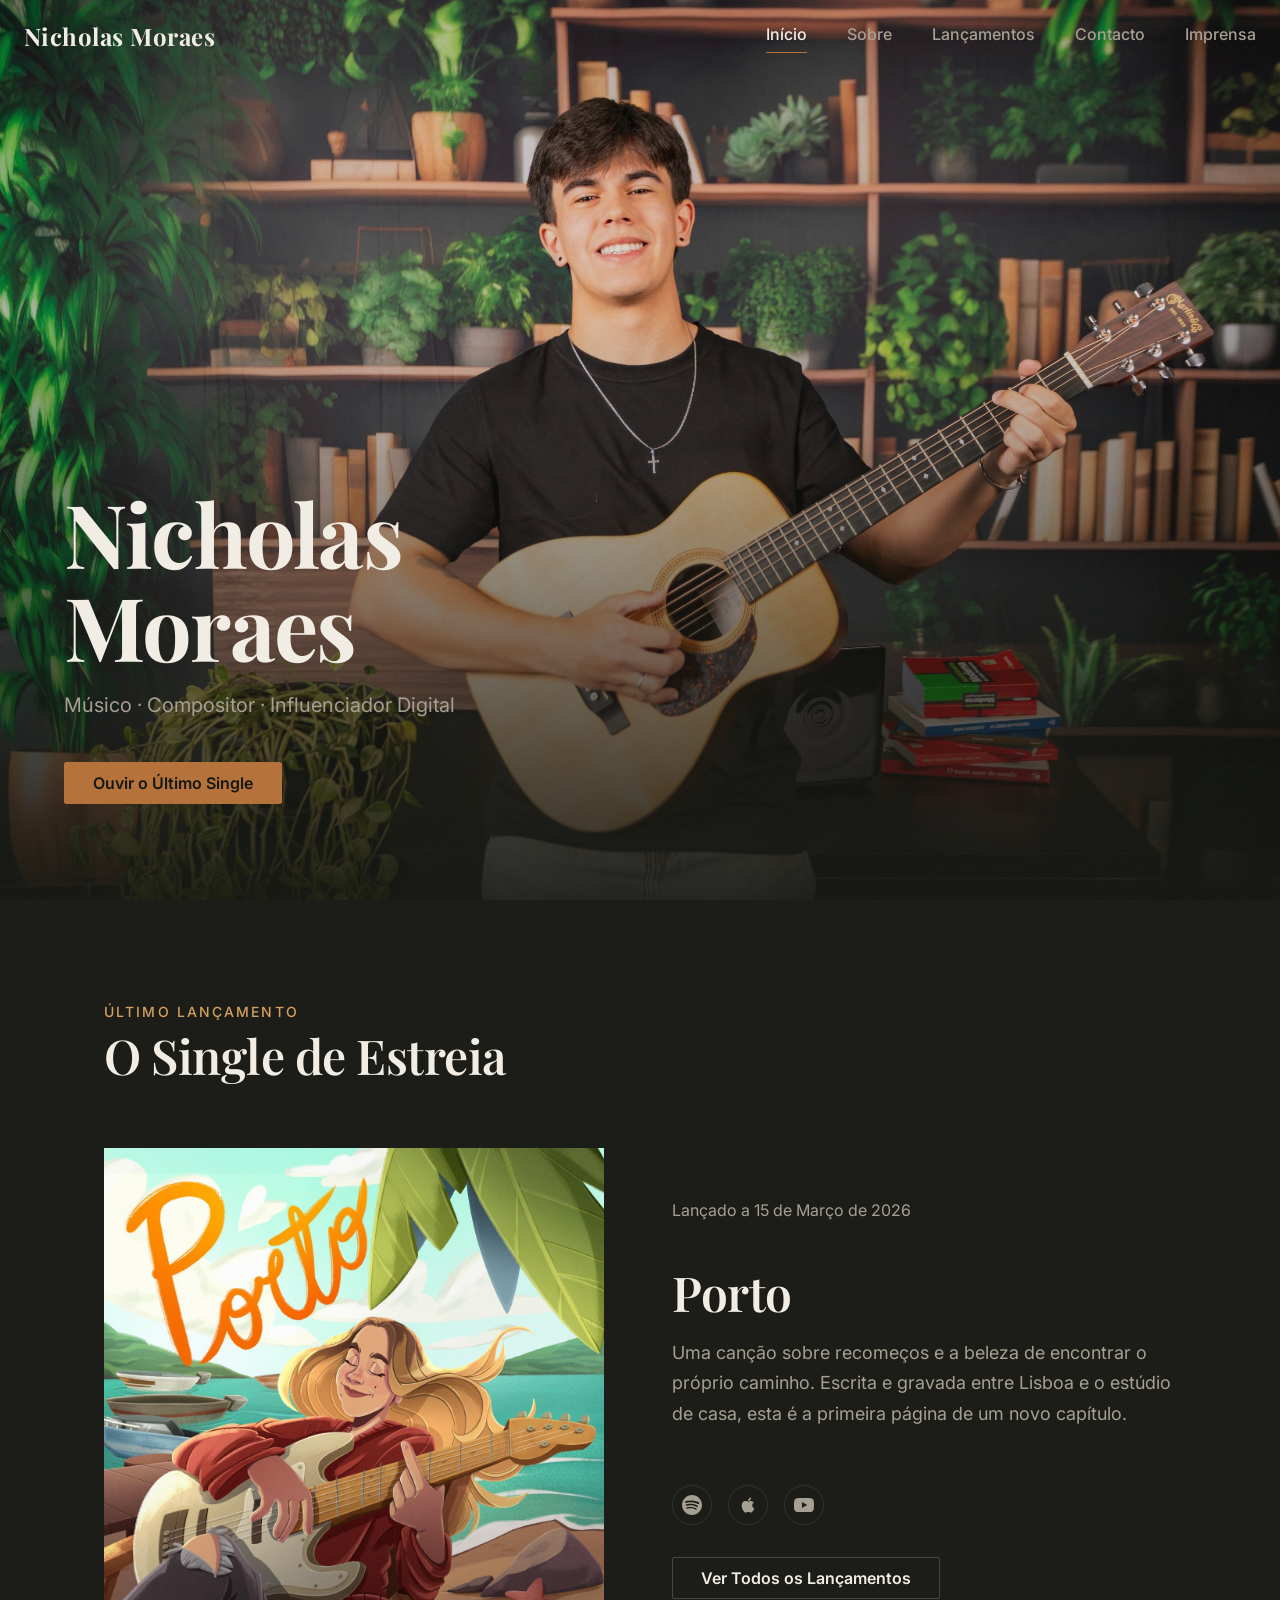
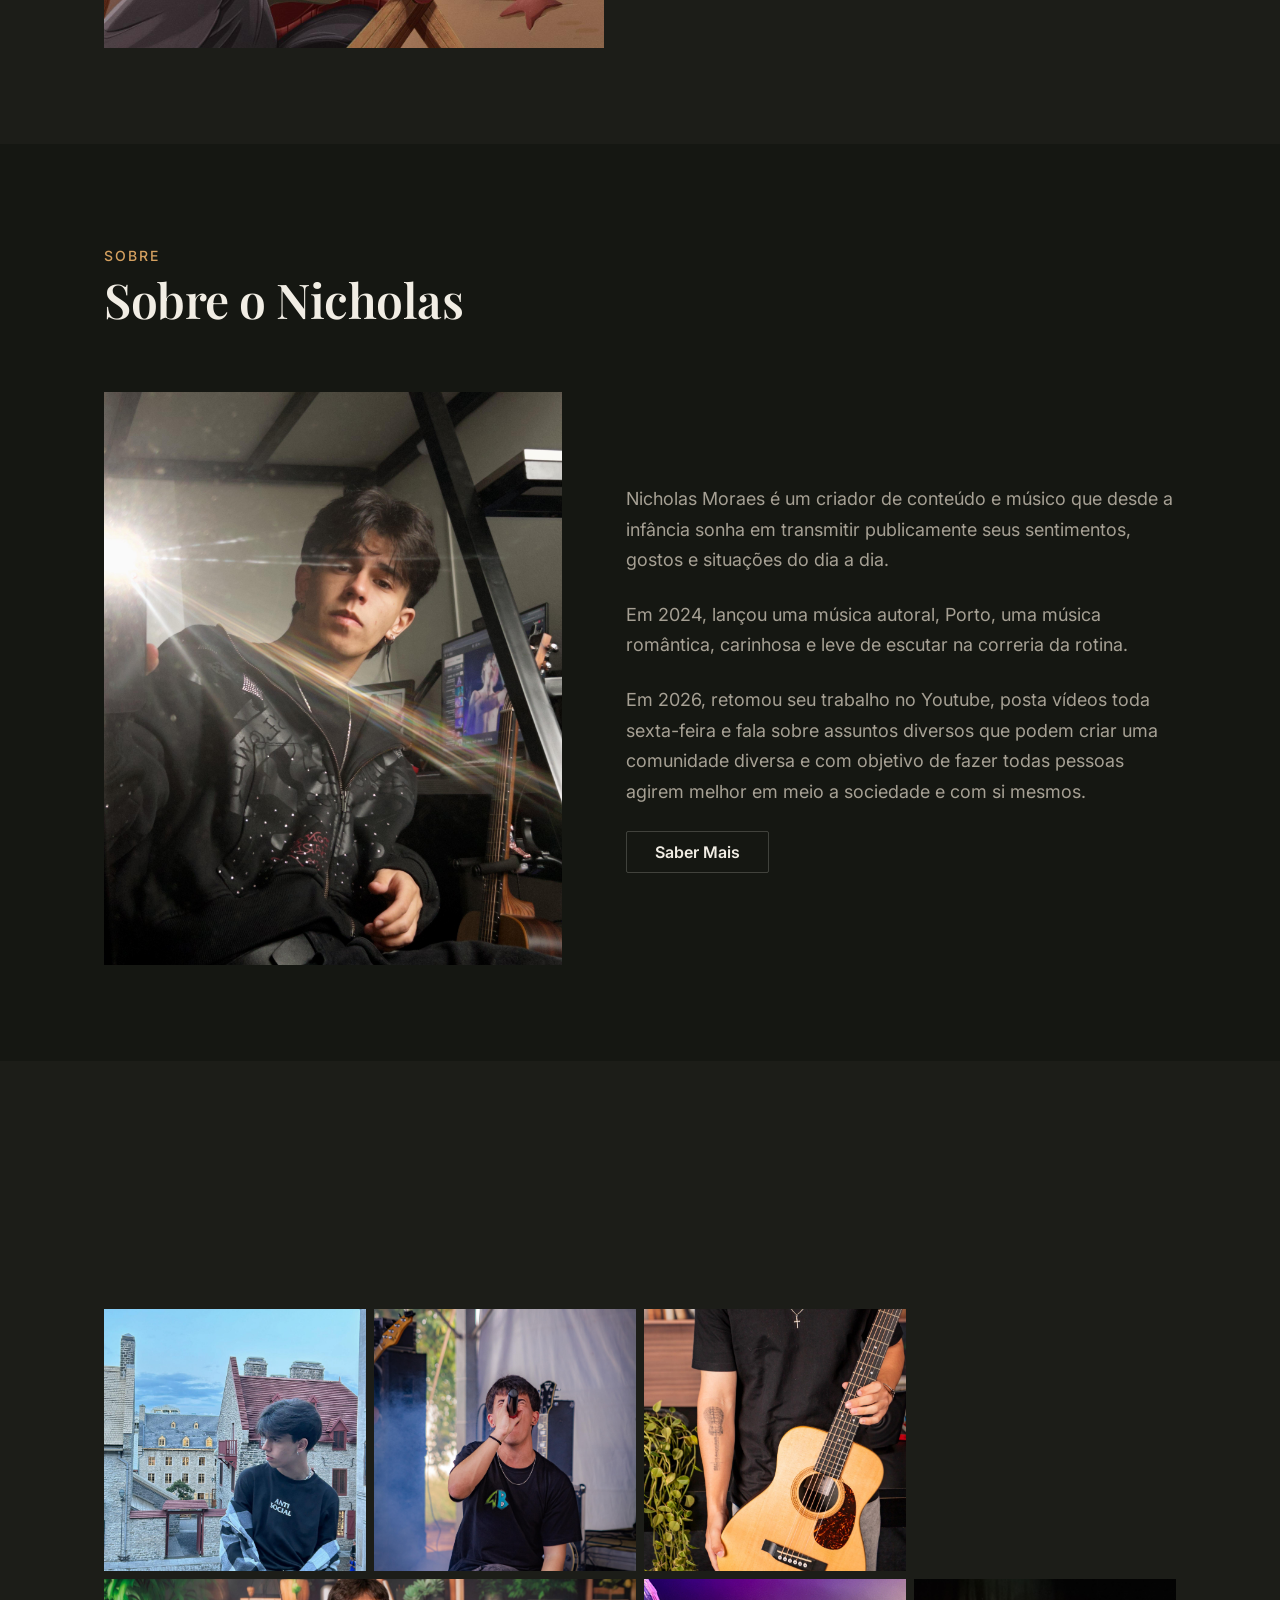
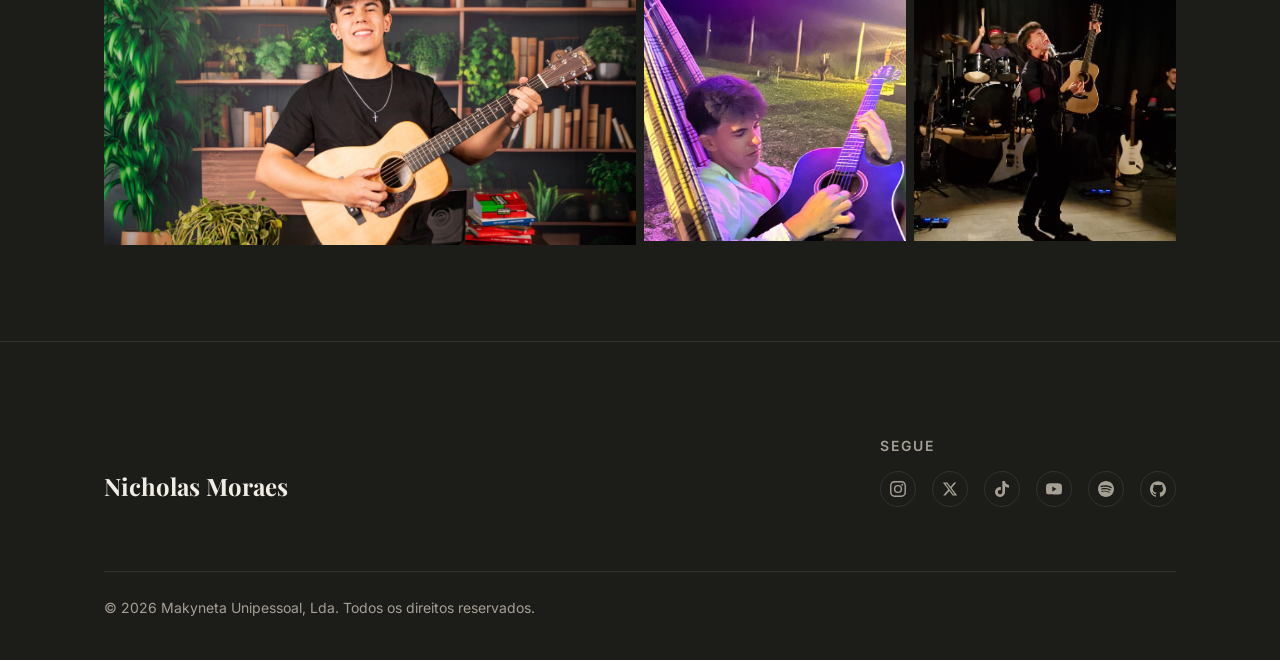
==== index.html @ 5d9b706d "Upload website." ====
<!DOCTYPE html>
<html lang="pt-PT">
<head>
  <meta charset="UTF-8">
  <meta name="viewport" content="width=device-width, initial-scale=1.0">
  <title>Nicholas Moraes — Música. Histórias. Conexão.</title>
  <meta name="description" content="Nicholas Moraes — músico, compositor e influenciador digital. Descobre música, bastidores e conteúdo autêntico.">

  <!-- Fonts -->
  <link rel="preconnect" href="https://fonts.googleapis.com">
  <link rel="preconnect" href="https://fonts.gstatic.com" crossorigin>
  <link href="https://fonts.googleapis.com/css2?family=Inter:wght@300;400;500;600;700&family=Playfair+Display:ital,wght@0,400;0,600;0,700;1,400;1,600&display=swap" rel="stylesheet">

  <!-- Styles -->
  <link rel="stylesheet" href="assets/css/style.css">

  <!-- Icons -->
  <link rel="icon" type="image/x-icon" href="/favicon.ico">
  <link rel="apple-touch-icon" href="/favicon.ico">
  <meta property="og:title" content="Nicholas Moraes — Música. Histórias. Conexão.">
  <meta property="og:description" content="Nicholas Moraes — músico, compositor e influenciador digital. Descobre música, bastidores e conteúdo autêntico.">
  <meta property="og:image" content="https://nicholasmoraes.com/assets/images/nic/b6043b89-a17a-4467-a01e-5a7d01a55ee8.jpeg">
  <meta property="og:url" content="https://nicholasmoraes.com">
  <meta name="twitter:card" content="summary_large_image">
  <meta name="twitter:image" content="https://nicholasmoraes.com/assets/images/nic/b6043b89-a17a-4467-a01e-5a7d01a55ee8.jpeg">
</head>
<body>

  <!-- ========== HEADER (injected by include.js) ========== -->
  <div id="site-header"></div>

  <!-- ========== TIKTOK LIVE BANNER ========== -->
  <!-- Hidden by default. Revealed by js/tiktok-live.js when live. -->
  <div class="live-banner" aria-live="polite" aria-atomic="true">
    <span class="live-banner__dot" aria-hidden="true"></span>
    <span class="live-banner__text">
      <span class="live-banner__handle">nicholasmoraes</span> está AO VIVO no TikTok!
    </span>
    <a href="https://www.tiktok.com/@m0rwes" class="live-banner__link" target="_blank" rel="noopener noreferrer">Ver Agora</a>
  </div>

  <!-- ========== HERO ========== -->
  <section class="hero" aria-label="Apresentação">
    <!-- REPLACE WITH NICHOLAS' HERO PHOTO: full-bleed portrait, well-lit, editorial style -->
    <img src="assets/images/nic/hero.jpeg" alt="Nicholas Moraes — fotografia editorial" class="hero__image" loading="eager">
    <div class="hero__overlay" aria-hidden="true"></div>

    <div class="hero__content">
      <h1 class="hero__title display-large fade-in">Nicholas Moraes</h1>
      <p class="hero__tagline fade-in delay-1">Músico &middot; Compositor &middot; Influenciador Digital</p>
      <div class="hero__cta fade-in delay-2">
        <!-- REPLACE # with link to the current single/EP on streaming -->
        <a href="lancamentos" class="btn btn--primary">Ouvir o Último Single</a>
      </div>
    </div>
  </section>

  <!-- ========== LATEST RELEASE SECTION ========== -->
  <section class="section section--light" aria-labelledby="latest-release-title">
    <div class="container">
      <div class="section__header fade-in">
        <span class="section-label">Último Lançamento</span>
        <h2 id="latest-release-title" class="section__title">O Single de Estreia</h2>
      </div>

      <div class="featured-release">
        <div class="featured-release__art fade-in">
          <!-- REPLACE WITH ACTUAL COVER ART IMAGE -->
          <img src="assets/images/nic/0bc427f1-3580-45f4-87a0-d6f6e6d5008f.jpeg" alt="Capa // Porto" loading="lazy">
        </div>

        <div class="featured-release__info fade-in">
          <p class="featured-release__date">
            <!-- REPLACE WITH ACTUAL RELEASE DATE -->
            Lançado a 15 de Março de 2026
          </p>
          <h3 class="featured-release__title">
            Porto
          </h3>
          <p class="featured-release__description">
            Uma canção sobre recomeços e a beleza de encontrar o próprio caminho.
            Escrita e gravada entre Lisboa e o estúdio de casa, esta é a primeira
            página de um novo capítulo.
          </p>

          <!-- Streaming platform links — replace # with real URLs -->
          <div class="streaming-links">
            <a href="https://open.spotify.com/track/5a7trCam9eX9Zqumjldr96" class="streaming-link" target="_blank" rel="noopener noreferrer" aria-label="Ouvir no Spotify">
              <svg viewBox="0 0 24 24" xmlns="http://www.w3.org/2000/svg" aria-hidden="true">
                <path d="M12 0C5.4 0 0 5.4 0 12s5.4 12 12 12 12-5.4 12-12S18.66 0 12 0zm5.521 17.34c-.24.359-.66.48-1.021.24-2.82-1.74-6.36-2.101-10.561-1.141-.418.122-.779-.179-.899-.539-.12-.421.18-.78.54-.9 4.56-1.021 8.52-.6 11.64 1.32.42.18.479.659.301 1.02zm1.44-3.3c-.301.42-.841.6-1.262.3-3.239-1.98-8.159-2.58-11.939-1.38-.479.12-1.02-.12-1.14-.6-.12-.48.12-1.021.6-1.141C9.6 9.9 15 10.561 18.72 12.84c.361.181.54.78.241 1.2zm.12-3.36C15.24 8.4 8.82 8.16 5.16 9.301c-.6.179-1.2-.181-1.38-.721-.18-.601.18-1.2.72-1.381 4.26-1.26 11.28-1.02 15.721 1.621.539.3.719 1.02.419 1.56-.299.421-1.02.599-1.559.3z"/>
              </svg>
            </a>
            <a href="https://music.apple.com/pt/album/porto/1767977756" class="streaming-link" target="_blank" rel="noopener noreferrer" aria-label="Ouvir na Apple Music">
              <svg viewBox="0 0 24 24" xmlns="http://www.w3.org/2000/svg" aria-hidden="true">
                <path d="M17.05 20.28c-.98.95-2.05.8-3.08.35-1.09-.46-2.09-.48-3.24 0-1.44.62-2.2.44-3.06-.35C2.79 15.25 3.51 7.59 9.05 7.31c1.35.07 2.29.74 3.08.8 1.18-.24 2.31-.93 3.57-.84 1.51.12 2.65.72 3.4 1.8-3.12 1.87-2.38 5.98.48 7.13-.57 1.5-1.31 2.99-2.54 4.09zM12.03 7.25c-.15-2.23 1.66-4.07 3.74-4.25.29 2.58-2.34 4.5-3.74 4.25z"/>
              </svg>
            </a>
            <a href="https://music.youtube.com/watch?v=YsKMSRO9TsU" class="streaming-link" target="_blank" rel="noopener noreferrer" aria-label="Ouvir no YouTube Music">
              <svg viewBox="0 0 24 24" xmlns="http://www.w3.org/2000/svg" aria-hidden="true">
                <path d="M23.498 6.186a3.016 3.016 0 00-2.122-2.136C19.505 3.545 12 3.545 12 3.545s-7.505 0-9.377.505A3.017 3.017 0 00.502 6.186C0 8.07 0 12 0 12s0 3.93.502 5.814a3.016 3.016 0 002.122 2.136c1.871.505 9.376.505 9.376.505s7.505 0 9.377-.505a3.015 3.015 0 002.122-2.136C24 15.93 24 12 24 12s0-3.93-.502-5.814zM9.545 15.568V8.432L15.818 12l-6.273 3.568z"/>
              </svg>
            </a>
            <!-- <a href="https://open.spotify.com/artist/0h7zqakV6XeYYgv1rP8pnE" class="streaming-link" target="_blank" rel="noopener noreferrer" aria-label="Ouvir no Spotify">
              <svg viewBox="0 0 24 24" xmlns="http://www.w3.org/2000/svg" aria-hidden="true">
                <path d="M12 0C5.4 0 0 5.4 0 12s5.4 12 12 12 12-5.4 12-12S18.66 0 12 0zm5.521 17.34c-.24.359-.66.48-1.021.24-2.82-1.74-6.36-2.101-10.561-1.141-.418.122-.779-.179-.899-.539-.12-.421.18-.78.54-.9 4.56-1.021 8.52-.6 11.64 1.32.42.18.479.659.301 1.02zm1.44-3.3c-.301.42-.841.6-1.262.3-3.239-1.98-8.159-2.58-11.939-1.38-.479.12-1.02-.12-1.14-.6-.12-.48.12-1.021.6-1.141C9.6 9.9 15 10.561 18.72 12.84c.361.181.54.78.241 1.2zm.12-3.36C15.24 8.4 8.82 8.16 5.16 9.301c-.6.179-1.2-.181-1.38-.721-.18-.601.18-1.2.72-1.381 4.26-1.26 11.28-1.02 15.721 1.621.539.3.719 1.02.419 1.56-.299.421-1.02.599-1.559.3z"/>
              </svg>
            </a> -->
          </div>

          <a href="lancamentos" class="btn btn--outline" style="align-self: flex-start; margin-top: var(--space-sm);">Ver Todos os Lançamentos</a>
        </div>
      </div>
    </div>
  </section>

  <!-- ========== ABOUT TEASER ========== -->
  <section class="section section--dark" aria-labelledby="about-teaser-title">
    <div class="container">
      <div class="section__header fade-in">
        <span class="section-label">Sobre</span>
        <h2 id="about-teaser-title" class="section__title">Sobre o Nicholas</h2>
      </div>

      <div class="about-teaser">
        <div class="about-teaser__image fade-in">
          <img src="assets/images/nic/b4a24d1e-d404-4322-9b4e-464e8e996753.jpeg" alt="Nicholas Moraes — retrato" loading="lazy">
        </div>
        <div class="about-teaser__text fade-in">
          <p>
            Nicholas Moraes é um criador de conteúdo e músico que desde a infância sonha em transmitir publicamente seus
            sentimentos, gostos e situações do dia a dia.
          </p>
          <p>
            Em 2024, lançou uma música autoral, Porto, uma música romântica, carinhosa e leve de escutar na correria da rotina.
          </p>
          <p>
            Em 2026, retomou seu trabalho no Youtube, posta vídeos toda sexta-feira e fala sobre assuntos diversos que podem criar
            uma comunidade diversa e com objetivo de fazer todas pessoas agirem melhor em meio a sociedade e com si mesmos.
          </p>
          <a href="sobre" class="btn btn--outline">Saber Mais</a>
        </div>
      </div>
    </div>
  </section>

  <!-- ========== GALLERY TEASER ========== -->
  <section class="section section--light" aria-labelledby="gallery-teaser-title">
    <div class="container">
      <div class="section__header fade-in">
        <span class="section-label">Galeria</span>
        <h2 id="gallery-teaser-title" class="section__title">Momentos</h2>
      </div>

      <!--
        Gallery teaser strip.
        Replace each src with actual photography.
        Aspect ratios are set via CSS classes.
      -->
      <div class="gallery-teaser fade-in">
        <div class="gallery-teaser__item" data-lightbox>
          <img src="assets/images/nic/0ea042d2-eb4f-4605-be33-3c754378b124.jpeg" alt="Sessão de fotos — descrição 1" loading="lazy">
        </div>
        <div class="gallery-teaser__item" data-lightbox>
          <img src="assets/images/nic/34351e12-00fb-45ab-99a1-1365e2c96850.jpeg" alt="Sessão de fotos — descrição 2" loading="lazy">
        </div>
        <div class="gallery-teaser__item" data-lightbox>
          <img src="assets/images/nic/71e7693d-c96e-42f6-ba15-d658cf2bf3fd.jpeg" alt="Sessão de fotos — descrição 3" loading="lazy">
        </div>
        <div class="gallery-teaser__item gallery-teaser__item--wide" data-lightbox>
          <img src="assets/images/nic/hero.jpeg" alt="Sessão de fotos — descrição 4" loading="lazy">
        </div>
        <div class="gallery-teaser__item" data-lightbox>
          <img src="assets/images/nic/b75de4d1-ff67-4894-982e-41f28ab42567.jpeg" alt="Sessão de fotos — descrição 5" loading="lazy">
        </div>
        <div class="gallery-teaser__item" data-lightbox>
          <img src="assets/images/nic/a408b4a3-7be8-4414-b59a-f690cc50baa1.jpeg" alt="Sessão de fotos — descrição 6" loading="lazy">
        </div>
      </div>

      <!-- <div style="text-align: center; margin-top: var(--space-lg);" class="fade-in">
        <a href="#" class="btn btn--outline">Ver Galeria Completa</a>
      </div> -->
    </div>
  </section>

  <!-- ========== FOOTER (injected by include.js) ========== -->
  <div id="site-footer"></div>

  <!-- Scripts -->
  <script src="assets/js/include.js"></script>
  <script src="assets/js/tiktok-live.js"></script>
  <script src="assets/js/main.js"></script>

</body>
</html>
---- assets/css/style.css ----
/* ====================================
   NICHOLAS MORAES — Style Sheet
   All custom properties, typography,
   layout, and component styles.
   ==================================== */

/* ------------------------------------
   1. CUSTOM PROPERTIES
   ------------------------------------ */
:root {
  /* Colour palette */
  --color-base:         #151712;
  --color-base-light:   #1c1d18;
  --color-base-lighter: #242520;
  --color-accent:       #b5723a;
  --color-accent-hover: #c9864e;
  --color-accent-light: #d4a05f;
  --color-text:         #f1ede4;
  --color-text-muted:   #a6a094;
  --color-green:        #2c3a2e;
  --color-green-light:  #3d4f40;
  --color-border:       rgba(241, 237, 228, 0.1);
  --color-border-strong:rgba(241, 237, 228, 0.2);

  /* Typography */
  --font-display: 'Playfair Display', Georgia, 'Times New Roman', serif;
  --font-body:    'Inter', -apple-system, BlinkMacSystemFont, 'Segoe UI', Roboto, sans-serif;

  /* Type scale (clamp for fluid) */
  --text-xs: clamp(0.75rem, 0.7rem + 0.25vw, 0.875rem);
  --text-sm: clamp(0.875rem, 0.8rem + 0.35vw, 1rem);
  --text-base: clamp(1rem, 0.9rem + 0.5vw, 1.125rem);
  --text-md: clamp(1.125rem, 1rem + 0.6vw, 1.25rem);
  --text-lg: clamp(1.25rem, 1.1rem + 0.8vw, 1.5rem);
  --text-xl: clamp(1.5rem, 1.2rem + 1.5vw, 2rem);
  --text-2xl: clamp(2rem, 1.5rem + 2.5vw, 3rem);
  --text-3xl: clamp(2.5rem, 1.8rem + 3.5vw, 4rem);
  --text-4xl: clamp(3rem, 2rem + 5vw, 5.5rem);

  /* Spacing scale (4px base) */
  --space-xs:  0.5rem;    /* 8px  */
  --space-sm:  1rem;      /* 16px */
  --space-md:  1.5rem;    /* 24px */
  --space-lg:  2.5rem;    /* 40px */
  --space-xl:  4rem;      /* 64px */
  --space-2xl: 6rem;      /* 96px */
  --space-3xl: 8rem;      /* 128px */

  /* Layout */
  --max-width: 1200px;
  --max-width-narrow: 800px;
  --header-height: 4rem;

  /* Transitions */
  --ease-out: cubic-bezier(0.22, 1, 0.36, 1);
  --ease-in-out: cubic-bezier(0.65, 0, 0.35, 1);
  --transition-fast: 200ms var(--ease-out);
  --transition-base: 350ms var(--ease-out);
  --transition-slow: 500ms var(--ease-out);

  /* Z-index scale */
  --z-header:  100;
  --z-banner:  200;
  --z-overlay: 300;
  --z-lightbox: 400;
}


/* ------------------------------------
   2. RESET & BASE
   ------------------------------------ */
*, *::before, *::after {
  box-sizing: border-box;
  margin: 0;
  padding: 0;
}

html {
  scroll-behavior: smooth;
  -webkit-font-smoothing: antialiased;
  -moz-osx-font-smoothing: grayscale;
  text-rendering: optimizeLegibility;
}

body {
  font-family: var(--font-body);
  font-size: var(--text-base);
  line-height: 1.7;
  color: var(--color-text);
  background-color: var(--color-base);
  min-height: 100vh;
  opacity: 0;
  animation: page-fade-in 0.6s var(--ease-out) forwards;
}

@keyframes page-fade-in {
  from { opacity: 0; transform: translateY(8px); }
  to   { opacity: 1; transform: translateY(0); }
}

@media (prefers-reduced-motion: reduce) {
  body {
    animation: none;
    opacity: 1;
  }
}

img {
  display: block;
  max-width: 100%;
  height: auto;
}

a {
  color: var(--color-accent-light);
  text-decoration: none;
  transition: color var(--transition-fast);
}

a:hover {
  color: var(--color-accent);
}

a:focus-visible {
  outline: 2px solid var(--color-accent);
  outline-offset: 2px;
}

ul {
  list-style: none;
}

button {
  font-family: inherit;
  cursor: pointer;
  border: none;
  background: none;
  color: inherit;
}

button:focus-visible {
  outline: 2px solid var(--color-accent);
  outline-offset: 2px;
}

::selection {
  background: var(--color-accent);
  color: var(--color-base);
}


/* ------------------------------------
   3. TYPOGRAPHY
   ------------------------------------ */
h1, h2, h3, h4, h5, h6 {
  font-family: var(--font-display);
  font-weight: 600;
  line-height: 1.2;
  letter-spacing: -0.01em;
}

h1 { font-size: var(--text-3xl); }
h2 { font-size: var(--text-2xl); }
h3 { font-size: var(--text-xl); }
h4 { font-size: var(--text-lg); }

p {
  margin-bottom: var(--space-md);
}

p:last-child {
  margin-bottom: 0;
}

/* Large display text for hero */
.display-large {
  font-family: var(--font-display);
  font-size: var(--text-4xl);
  font-weight: 700;
  line-height: 1.05;
  letter-spacing: -0.02em;
}

/* Section label — small uppercase above titles */
.section-label {
  font-family: var(--font-body);
  font-size: var(--text-xs);
  font-weight: 500;
  text-transform: uppercase;
  letter-spacing: 0.15em;
  color: var(--color-accent-light);
  margin-bottom: var(--space-sm);
}

/* Drop cap for editorial text */
.drop-cap::first-letter {
  font-family: var(--font-display);
  font-size: 3.5em;
  font-weight: 700;
  float: left;
  line-height: 0.85;
  margin-right: 0.5rem;
  margin-top: 0.1rem;
  color: var(--color-accent);
}

/* Pull quote */
.pull-quote {
  font-family: var(--font-display);
  font-size: var(--text-xl);
  font-style: italic;
  line-height: 1.4;
  color: var(--color-accent-light);
  padding: var(--space-lg) 0;
  border-top: 1px solid var(--color-border);
  border-bottom: 1px solid var(--color-border);
  margin: var(--space-xl) 0;
}


/* ------------------------------------
   4. LAYOUT UTILITIES
   ------------------------------------ */
.container {
  width: 100%;
  max-width: var(--max-width);
  margin: 0 auto;
  padding: 0 var(--space-md);
}

.container--narrow {
  max-width: var(--max-width-narrow);
}

.sr-only {
  position: absolute;
  width: 1px;
  height: 1px;
  padding: 0;
  margin: -1px;
  overflow: hidden;
  clip: rect(0, 0, 0, 0);
  border: 0;
}

/* Section block */
.section {
  padding: var(--space-2xl) 0;
  scroll-margin-top: var(--header-height);
}

.section--dark {
  background: var(--color-base);
}

.section--light {
  background: var(--color-base-light);
}

.section--green {
  background: var(--color-green);
}

.section__title {
  margin-bottom: var(--space-lg);
}

.section__header {
  margin-bottom: var(--space-xl);
}


/* ------------------------------------
   5. HEADER
   ------------------------------------ */
.site-header {
  position: fixed;
  top: 0;
  left: 0;
  right: 0;
  z-index: var(--z-header);
  height: var(--header-height);
  display: flex;
  align-items: center;
  justify-content: space-between;
  padding: 0 var(--space-md);
  background: transparent;
  transition: background var(--transition-base), backdrop-filter var(--transition-base);
}

.site-header.scrolled {
  background: rgba(21, 23, 18, 0.92);
  backdrop-filter: blur(12px);
  -webkit-backdrop-filter: blur(12px);
}

.site-header__logo {
  font-family: var(--font-display);
  font-size: var(--text-lg);
  font-weight: 700;
  color: var(--color-text);
  letter-spacing: 0.02em;
  text-decoration: none;
  z-index: 2;
}

.site-header__logo:hover {
  color: var(--color-text);
}

/* Navigation */
.nav-list {
  display: flex;
  align-items: center;
  gap: var(--space-lg);
}

.nav-link {
  font-family: var(--font-body);
  font-size: var(--text-sm);
  font-weight: 500;
  color: var(--color-text-muted);
  text-decoration: none;
  position: relative;
  padding-bottom: 2px;
  transition: color var(--transition-fast);
}

.nav-link::after {
  content: '';
  position: absolute;
  bottom: -2px;
  left: 0;
  width: 0;
  height: 1px;
  background: var(--color-accent);
  transition: width var(--transition-base);
}

.nav-link:hover,
.nav-link.active {
  color: var(--color-text);
}

.nav-link:hover::after,
.nav-link.active::after {
  width: 100%;
}

/* Mobile nav toggle */
.nav-toggle {
  display: none;
  flex-direction: column;
  justify-content: center;
  align-items: center;
  width: 2.5rem;
  height: 2.5rem;
  position: relative;
  z-index: 2;
  background: none;
  border: none;
  cursor: pointer;
  padding: 0.5rem;
}

.nav-toggle__line {
  display: block;
  width: 1.5rem;
  height: 1.5px;
  background: var(--color-text);
  transition: all var(--transition-base);
  position: absolute;
}

.nav-toggle__line:nth-child(1) {
  transform: translateY(-5px);
}

.nav-toggle__line:nth-child(2) {
  transform: translateY(5px);
}

.nav-toggle.active .nav-toggle__line:nth-child(1) {
  transform: rotate(45deg);
}

.nav-toggle.active .nav-toggle__line:nth-child(2) {
  transform: rotate(-45deg);
}

/* Mobile nav */
@media (max-width: 767px) {
  .nav-toggle {
    display: flex;
  }

  .nav-list {
    position: fixed;
    top: 0;
    left: 0;
    right: 0;
    bottom: 0;
    background: var(--color-base);
    flex-direction: column;
    justify-content: center;
    gap: var(--space-md);
    opacity: 0;
    pointer-events: none;
    transition: opacity var(--transition-base);
  }

  .nav-list.open {
    opacity: 1;
    pointer-events: all;
  }

  .nav-link {
    font-size: var(--text-xl);
  }
}


/* ------------------------------------
   6. TIKTOK LIVE BANNER
   ------------------------------------ */
.live-banner {
  position: fixed;
  top: 0;
  left: 0;
  right: 0;
  z-index: var(--z-banner);
  background: var(--color-green);
  padding: 0.75rem var(--space-md);
  transform: translateY(-100%);
  transition: transform var(--transition-base);
  display: flex;
  align-items: center;
  justify-content: center;
  gap: var(--space-sm);
}

.live-banner.visible {
  transform: translateY(var(--header-height));
}

.live-banner__dot {
  width: 8px;
  height: 8px;
  border-radius: 50%;
  background: #e74c3c;
  flex-shrink: 0;
  animation: live-pulse 1.5s ease-in-out infinite;
}

.live-banner__text {
  font-size: var(--text-sm);
  font-weight: 500;
}

.live-banner__handle {
  font-weight: 600;
  color: var(--color-text);
}

.live-banner__link {
  font-size: var(--text-sm);
  font-weight: 600;
  color: var(--color-accent-light);
  padding: 0.25rem 0.75rem;
  border: 1px solid var(--color-accent);
  border-radius: 2px;
  transition: all var(--transition-fast);
  white-space: nowrap;
}

.live-banner__link:hover {
  background: var(--color-accent);
  color: var(--color-base);
}

@keyframes live-pulse {
  0%, 100% { opacity: 1; transform: scale(1); }
  50% { opacity: 0.6; transform: scale(1.3); }
}


/* ------------------------------------
   7. HERO
   ------------------------------------ */
.hero {
  position: relative;
  width: 100%;
  height: 100vh;
  min-height: 600px;
  overflow: hidden;
  display: flex;
  align-items: flex-end;
}

.hero__image {
  position: absolute;
  inset: 0;
  width: 100%;
  height: 100%;
  object-fit: cover;
  object-position: center 30%;
}

.hero__overlay {
  position: absolute;
  inset: 0;
  z-index: 1;
  background: linear-gradient(
    to top,
    rgba(21, 23, 18, 0.92) 0%,
    rgba(21, 23, 18, 0.5) 35%,
    rgba(21, 23, 18, 0.15) 65%
  );
  pointer-events: none;
}

.hero::after {
  content: '';
  position: absolute;
  inset: 0;
  z-index: 2;
  opacity: 0.04;
  background-image: url("data:image/svg+xml,%3Csvg viewBox='0 0 256 256' xmlns='http://www.w3.org/2000/svg'%3E%3Cfilter id='n'%3E%3CfeTurbulence type='fractalNoise' baseFrequency='0.85' numOctaves='4' stitchTiles='stitch'/%3E%3C/filter%3E%3Crect width='100%25' height='100%25' filter='url(%23n)'/%3E%3C/svg%3E");
  background-repeat: repeat;
  background-size: 256px 256px;
  pointer-events: none;
}

.hero__content {
  position: relative;
  z-index: 3;
  padding: var(--space-2xl) var(--space-md);
  max-width: var(--max-width);
  width: 100%;
  margin: 0 auto;
}

.hero__title {
  font-family: var(--font-display);
  font-size: var(--text-4xl);
  font-weight: 700;
  line-height: 1.05;
  letter-spacing: -0.02em;
  max-width: 10ch;
}

.hero__tagline {
  font-size: var(--text-md);
  color: var(--color-text-muted);
  margin-top: var(--space-sm);
  max-width: 40ch;
}

.hero__cta {
  margin-top: var(--space-lg);
}

/* Small hero for inner pages */
.hero--page {
  height: 50vh;
  min-height: 350px;
  align-items: flex-end;
}

.hero--page .hero__title {
  font-size: var(--text-3xl);
}


/* ------------------------------------
   8. BUTTONS
   ------------------------------------ */
.btn {
  display: inline-flex;
  align-items: center;
  gap: 0.5rem;
  font-family: var(--font-body);
  font-size: var(--text-sm);
  font-weight: 600;
  padding: 0.75rem 1.75rem;
  border: 1px solid transparent;
  border-radius: 2px;
  transition: all var(--transition-fast);
  cursor: pointer;
  text-decoration: none;
  line-height: 1;
}

.btn--primary {
  background: var(--color-accent);
  color: var(--color-base);
  border-color: var(--color-accent);
}

.btn--primary:hover {
  background: var(--color-accent-hover);
  border-color: var(--color-accent-hover);
  color: var(--color-base);
}

.btn--outline {
  background: transparent;
  color: var(--color-text);
  border-color: var(--color-border-strong);
}

.btn--outline:hover {
  border-color: var(--color-accent);
  color: var(--color-accent-light);
}

.btn--small {
  font-size: var(--text-xs);
  padding: 0.5rem 1rem;
}


/* ------------------------------------
   9. FEATURED RELEASE (Homepage)
   ------------------------------------ */
.featured-release {
  display: grid;
  grid-template-columns: 1fr;
  gap: var(--space-xl);
  align-items: center;
}

.featured-release__art {
  position: relative;
  aspect-ratio: 1;
  overflow: hidden;
  max-width: 500px;
  margin: 0 auto;
}

.featured-release__art img {
  width: 100%;
  height: 100%;
  object-fit: cover;
}

.featured-release__info {
  display: flex;
  flex-direction: column;
  gap: var(--space-sm);
}

.featured-release__date {
  font-size: var(--text-sm);
  color: var(--color-text-muted);
}

.featured-release__title {
  font-size: var(--text-2xl);
  margin-bottom: 0;
}

.featured-release__description {
  color: var(--color-text-muted);
  max-width: 55ch;
}

.streaming-links {
  display: flex;
  gap: var(--space-sm);
  margin-top: var(--space-sm);
}

.streaming-link {
  display: flex;
  align-items: center;
  justify-content: center;
  width: 2.5rem;
  height: 2.5rem;
  border: 1px solid var(--color-border);
  border-radius: 50%;
  transition: all var(--transition-fast);
  color: var(--color-text-muted);
}

.streaming-link:hover {
  border-color: var(--color-accent);
  color: var(--color-accent-light);
  background: rgba(181, 114, 58, 0.1);
}

.streaming-link svg {
  width: 1.25rem;
  height: 1.25rem;
  fill: currentColor;
}


/* ------------------------------------
   10. ABOUT TEASER
   ------------------------------------ */
.about-teaser {
  display: grid;
  grid-template-columns: 1fr;
  gap: var(--space-xl);
  align-items: center;
}

.about-teaser__image {
  position: relative;
  aspect-ratio: 4 / 5;
  overflow: hidden;
  max-width: 500px;
  margin: 0 auto;
}

.about-teaser__image img {
  width: 100%;
  height: 100%;
  object-fit: cover;
}

.about-teaser__text p {
  color: var(--color-text-muted);
}

.about-teaser__link {
  margin-top: var(--space-md);
  display: inline-block;
}

/* Gallery teaser strip */
.gallery-teaser {
  display: grid;
  grid-template-columns: repeat(2, 1fr);
  gap: var(--space-xs);
}

.gallery-teaser__item {
  position: relative;
  aspect-ratio: 1;
  overflow: hidden;
  cursor: pointer;
}

.gallery-teaser__item img {
  width: 100%;
  height: 100%;
  object-fit: cover;
  transition: transform var(--transition-slow);
}

.gallery-teaser__item:hover img {
  transform: scale(1.05);
}

.gallery-teaser__item--wide {
  aspect-ratio: 2 / 1;
  grid-column: span 2;
}


/* ------------------------------------
   11. GALLERY GRID (Full Page)
   ------------------------------------ */
.gallery-grid {
  display: grid;
  grid-template-columns: repeat(2, 1fr);
  gap: var(--space-xs);
}

.gallery-grid__item {
  position: relative;
  aspect-ratio: 1;
  overflow: hidden;
  cursor: pointer;
}

.gallery-grid__item img {
  width: 100%;
  height: 100%;
  object-fit: cover;
  transition: transform var(--transition-slow);
}

.gallery-grid__item:hover img {
  transform: scale(1.05);
}

.gallery-grid__item--tall {
  aspect-ratio: 1 / 1.5;
  grid-row: span 2;
}

.gallery-grid__item--wide {
  aspect-ratio: 2 / 1;
  grid-column: span 2;
}


/* ------------------------------------
   12. LIGHTBOX
   ------------------------------------ */
.lightbox {
  position: fixed;
  inset: 0;
  z-index: var(--z-lightbox);
  background: rgba(0, 0, 0, 0.95);
  display: flex;
  align-items: center;
  justify-content: center;
  opacity: 0;
  pointer-events: none;
  transition: opacity var(--transition-base);
}

.lightbox.active {
  opacity: 1;
  pointer-events: all;
}

.lightbox__image {
  max-width: 90vw;
  max-height: 85vh;
  object-fit: contain;
  opacity: 0;
  transition: opacity var(--transition-base);
}

.lightbox__image.loaded {
  opacity: 1;
}

.lightbox__close,
.lightbox__prev,
.lightbox__next {
  position: absolute;
  background: transparent;
  border: none;
  color: var(--color-text);
  cursor: pointer;
  font-size: 1.5rem;
  padding: 0.75rem;
  transition: color var(--transition-fast);
  z-index: 1;
}

.lightbox__close:hover,
.lightbox__prev:hover,
.lightbox__next:hover {
  color: var(--color-accent-light);
}

.lightbox__close {
  top: var(--space-sm);
  right: var(--space-sm);
}

.lightbox__prev {
  left: var(--space-sm);
  top: 50%;
  transform: translateY(-50%);
}

.lightbox__next {
  right: var(--space-sm);
  top: 50%;
  transform: translateY(-50%);
}

.lightbox__counter {
  position: absolute;
  bottom: var(--space-md);
  left: 50%;
  transform: translateX(-50%);
  font-size: var(--text-sm);
  color: var(--color-text-muted);
  font-variant-numeric: tabular-nums;
}


/* ------------------------------------
   13. ABOUT PAGE
   ------------------------------------ */
.bio {
  display: grid;
  grid-template-columns: 1fr;
  gap: var(--space-xl);
}

.bio__image {
  position: relative;
  aspect-ratio: 3 / 4;
  overflow: hidden;
  max-width: 500px;
  margin: 0 auto;
}

.bio__image img {
  width: 100%;
  height: 100%;
  object-fit: cover;
}

.bio__text {
  font-size: var(--text-base);
}

/* Timeline / Highlights */
.timeline {
  position: relative;
  padding-left: var(--space-lg);
}

.timeline::before {
  content: '';
  position: absolute;
  left: 0;
  top: 0;
  bottom: 0;
  width: 1px;
  background: var(--color-border);
}

.timeline-item {
  position: relative;
  padding-bottom: var(--space-lg);
}

.timeline-item:last-child {
  padding-bottom: 0;
}

.timeline-item::before {
  content: '';
  position: absolute;
  left: calc(-1 * var(--space-lg) + 1px);
  top: 0.5rem;
  width: 8px;
  height: 8px;
  border-radius: 50%;
  background: var(--color-accent);
  transform: translateX(-50%);
}

.timeline-item__year {
  font-family: var(--font-display);
  font-size: var(--text-sm);
  font-weight: 600;
  color: var(--color-accent-light);
  margin-bottom: 0.25rem;
}

.timeline-item__title {
  font-weight: 600;
  margin-bottom: 0.25rem;
}

.timeline-item__description {
  font-size: var(--text-sm);
  color: var(--color-text-muted);
}

/* Press logos (placeholder) */
.press-logos {
  display: flex;
  flex-wrap: wrap;
  gap: var(--space-lg);
  align-items: center;
  justify-content: center;
  padding: var(--space-lg);
  border: 1px solid var(--color-border);
  border-radius: 2px;
}

.press-logo {
  height: 2rem;
  opacity: 0.4;
  transition: opacity var(--transition-fast);
  filter: brightness(0) invert(0.85);
}

.press-logo:hover {
  opacity: 0.7;
}


/* ------------------------------------
   14. RELEASES PAGE
   ------------------------------------ */
.release-feature {
  display: grid;
  grid-template-columns: 1fr;
  gap: var(--space-xl);
  align-items: start;
}

.release-feature__art {
  position: relative;
  aspect-ratio: 1;
  overflow: hidden;
  max-width: 450px;
  margin: 0 auto;
}

.release-feature__art img {
  width: 100%;
  height: 100%;
  object-fit: cover;
}

.release-feature__info {
  display: flex;
  flex-direction: column;
  gap: var(--space-md);
}

.release-feature__type {
  font-size: var(--text-xs);
  font-weight: 500;
  text-transform: uppercase;
  letter-spacing: 0.15em;
  color: var(--color-accent-light);
}

.release-feature__title {
  font-size: var(--text-2xl);
  margin-bottom: 0;
}

.release-feature__date {
  font-size: var(--text-sm);
  color: var(--color-text-muted);
}

.release-feature__description {
  color: var(--color-text-muted);
  max-width: 55ch;
  line-height: 1.8;
}

/* Coming Soon section */
.coming-soon {
  text-align: center;
  padding: var(--space-2xl) var(--space-md);
  border-top: 1px solid var(--color-border);
}

.coming-soon__icon {
  font-size: var(--text-2xl);
  margin-bottom: var(--space-sm);
  opacity: 0.5;
}

.coming-soon__title {
  margin-bottom: var(--space-sm);
}

.coming-soon__text {
  color: var(--color-text-muted);
  max-width: 40ch;
  margin: 0 auto var(--space-lg);
}

.notify-form {
  display: flex;
  gap: var(--space-xs);
  max-width: 400px;
  margin: 0 auto;
}

.notify-form__input {
  flex: 1;
  padding: 0.75rem 1rem;
  background: var(--color-base-lighter);
  border: 1px solid var(--color-border);
  border-radius: 2px;
  font-family: var(--font-body);
  font-size: var(--text-sm);
  color: var(--color-text);
  transition: border-color var(--transition-fast);
}

.notify-form__input:focus {
  outline: none;
  border-color: var(--color-accent);
}

.notify-form__input::placeholder {
  color: var(--color-text-muted);
}


/* ------------------------------------
   15. CONTACT PAGE
   ------------------------------------ */
.contact-grid {
  display: grid;
  grid-template-columns: 1fr;
  gap: var(--space-xl);
}

.contact-form {
  display: flex;
  flex-direction: column;
  gap: var(--space-md);
}

.form-group {
  display: flex;
  flex-direction: column;
  gap: 0.375rem;
}

.form-group__label {
  font-size: var(--text-sm);
  font-weight: 500;
  color: var(--color-text-muted);
}

.form-group__input,
.form-group__textarea {
  padding: 0.75rem 0;
  background: transparent;
  border: none;
  border-bottom: 1px solid var(--color-border);
  font-family: var(--font-body);
  font-size: var(--text-base);
  color: var(--color-text);
  transition: border-color var(--transition-fast);
  resize: vertical;
}

.form-group__input:focus,
.form-group__textarea:focus {
  outline: none;
  border-bottom-color: var(--color-accent);
}

.form-group__textarea {
  min-height: 120px;
}

/* Booking / Business inquiry */
.booking-note {
  padding: var(--space-lg);
  background: var(--color-base-lighter);
  border-left: 2px solid var(--color-accent);
}

.booking-note__title {
  font-family: var(--font-display);
  font-size: var(--text-lg);
  margin-bottom: var(--space-sm);
}

.booking-note__text {
  color: var(--color-text-muted);
  font-size: var(--text-sm);
}

/* Contact social links */
.contact-social {
  display: flex;
  gap: var(--space-md);
  margin-top: var(--space-sm);
}

.contact-social__link {
  display: flex;
  align-items: center;
  justify-content: center;
  width: 3rem;
  height: 3rem;
  border: 1px solid var(--color-border);
  border-radius: 50%;
  transition: all var(--transition-fast);
  color: var(--color-text-muted);
}

.contact-social__link:hover {
  border-color: var(--color-accent);
  color: var(--color-accent-light);
  background: rgba(181, 114, 58, 0.1);
}

.contact-social__link svg {
  width: 1.25rem;
  height: 1.25rem;
  fill: currentColor;
}


/* ------------------------------------
   16. FOOTER
   ------------------------------------ */
.site-footer {
  background: var(--color-base-light);
  border-top: 1px solid var(--color-border);
  padding: var(--space-2xl) 0 var(--space-lg);
}

.footer-grid {
  display: flex;
  flex-direction: column;
  gap: var(--space-lg);
  align-items: flex-start;
}

.footer__logo {
  font-family: var(--font-display);
  font-size: var(--text-lg);
  font-weight: 700;
}

.footer__heading {
  font-family: var(--font-body);
  font-size: var(--text-xs);
  font-weight: 600;
  text-transform: uppercase;
  letter-spacing: 0.15em;
  color: var(--color-text-muted);
  margin-bottom: var(--space-sm);
}

.footer__social {
  display: flex;
  flex-wrap: wrap;
  gap: var(--space-sm);
}

.footer__social-link {
  display: flex;
  align-items: center;
  justify-content: center;
  width: 2.25rem;
  height: 2.25rem;
  border: 1px solid var(--color-border);
  border-radius: 50%;
  transition: all var(--transition-fast);
  color: var(--color-text-muted);
}

.footer__social-link:hover {
  border-color: var(--color-accent);
  color: var(--color-accent-light);
}

.footer__social-link svg {
  width: 1rem;
  height: 1rem;
  fill: currentColor;
}

.footer__bottom {
  margin-top: var(--space-xl);
  padding-top: var(--space-md);
  border-top: 1px solid var(--color-border);
}

.footer__copyright {
  font-size: var(--text-xs);
  color: var(--color-text-muted);
}

.footer__copyright a {
  color: var(--color-text-muted);
}

.footer__copyright a:hover {
  color: var(--color-accent-light);
}


/* ------------------------------------
   17. SCROLL ANIMATIONS
   ------------------------------------ */
.fade-in {
  opacity: 0;
  transform: translateY(20px);
  transition: opacity 0.6s var(--ease-out), transform 0.6s var(--ease-out);
}

.fade-in.visible {
  opacity: 1;
  transform: translateY(0);
}

.fade-in--left {
  opacity: 0;
  transform: translateX(-20px);
  transition: opacity 0.6s var(--ease-out), transform 0.6s var(--ease-out);
}

.fade-in--left.visible {
  opacity: 1;
  transform: translateX(0);
}

.fade-in--right {
  opacity: 0;
  transform: translateX(20px);
  transition: opacity 0.6s var(--ease-out), transform 0.6s var(--ease-out);
}

.fade-in--right.visible {
  opacity: 1;
  transform: translateX(0);
}

.delay-1 { transition-delay: 100ms; }
.delay-2 { transition-delay: 200ms; }
.delay-3 { transition-delay: 300ms; }
.delay-4 { transition-delay: 400ms; }


/* ------------------------------------
   18. RESPONSIVE — TABLET & UP
   ------------------------------------ */
@media (min-width: 768px) {
  :root {
    --header-height: 4.5rem;
  }

  .featured-release {
    grid-template-columns: 1fr 1fr;
  }

  .featured-release__art {
    margin: 0;
  }

  .about-teaser {
    grid-template-columns: 1fr 1.2fr;
  }

  .about-teaser__image {
    margin: 0;
  }

  .gallery-teaser {
    grid-template-columns: repeat(3, 1fr);
  }

  .gallery-grid {
    grid-template-columns: repeat(3, 1fr);
  }

  .bio {
    grid-template-columns: 1fr 1.5fr;
  }

  .bio__image {
    margin: 0;
    position: sticky;
    top: calc(var(--header-height) + var(--space-lg));
  }

  .release-feature {
    grid-template-columns: 1fr 1fr;
  }

  .release-feature__art {
    margin: 0;
  }

  .contact-grid {
    grid-template-columns: 1.2fr 1fr;
  }

  .footer-grid {
    flex-direction: row;
    justify-content: space-between;
    align-items: flex-end;
  }
}


/* ------------------------------------
   19. RESPONSIVE — DESKTOP
   ------------------------------------ */
@media (min-width: 1024px) {
  .gallery-teaser {
    grid-template-columns: repeat(4, 1fr);
  }

  .gallery-teaser__item--wide {
    grid-column: span 2;
  }

  .gallery-grid {
    grid-template-columns: repeat(4, 1fr);
  }

  .container {
    padding: 0 var(--space-xl);
  }
}


/* ------------------------------------
   20. RESPONSIVE — WIDE
   ------------------------------------ */
@media (min-width: 1280px) {
  .gallery-grid {
    grid-template-columns: repeat(4, 1fr);
  }
}


/* ------------------------------------
   21. PRINT STYLES
   ------------------------------------ */
@media print {
  .site-header,
  .site-footer,
  .live-banner,
  .lightbox { display: none; }

  body {
    color: #000;
    background: #fff;
  }

  a { color: #000; text-decoration: underline; }
}
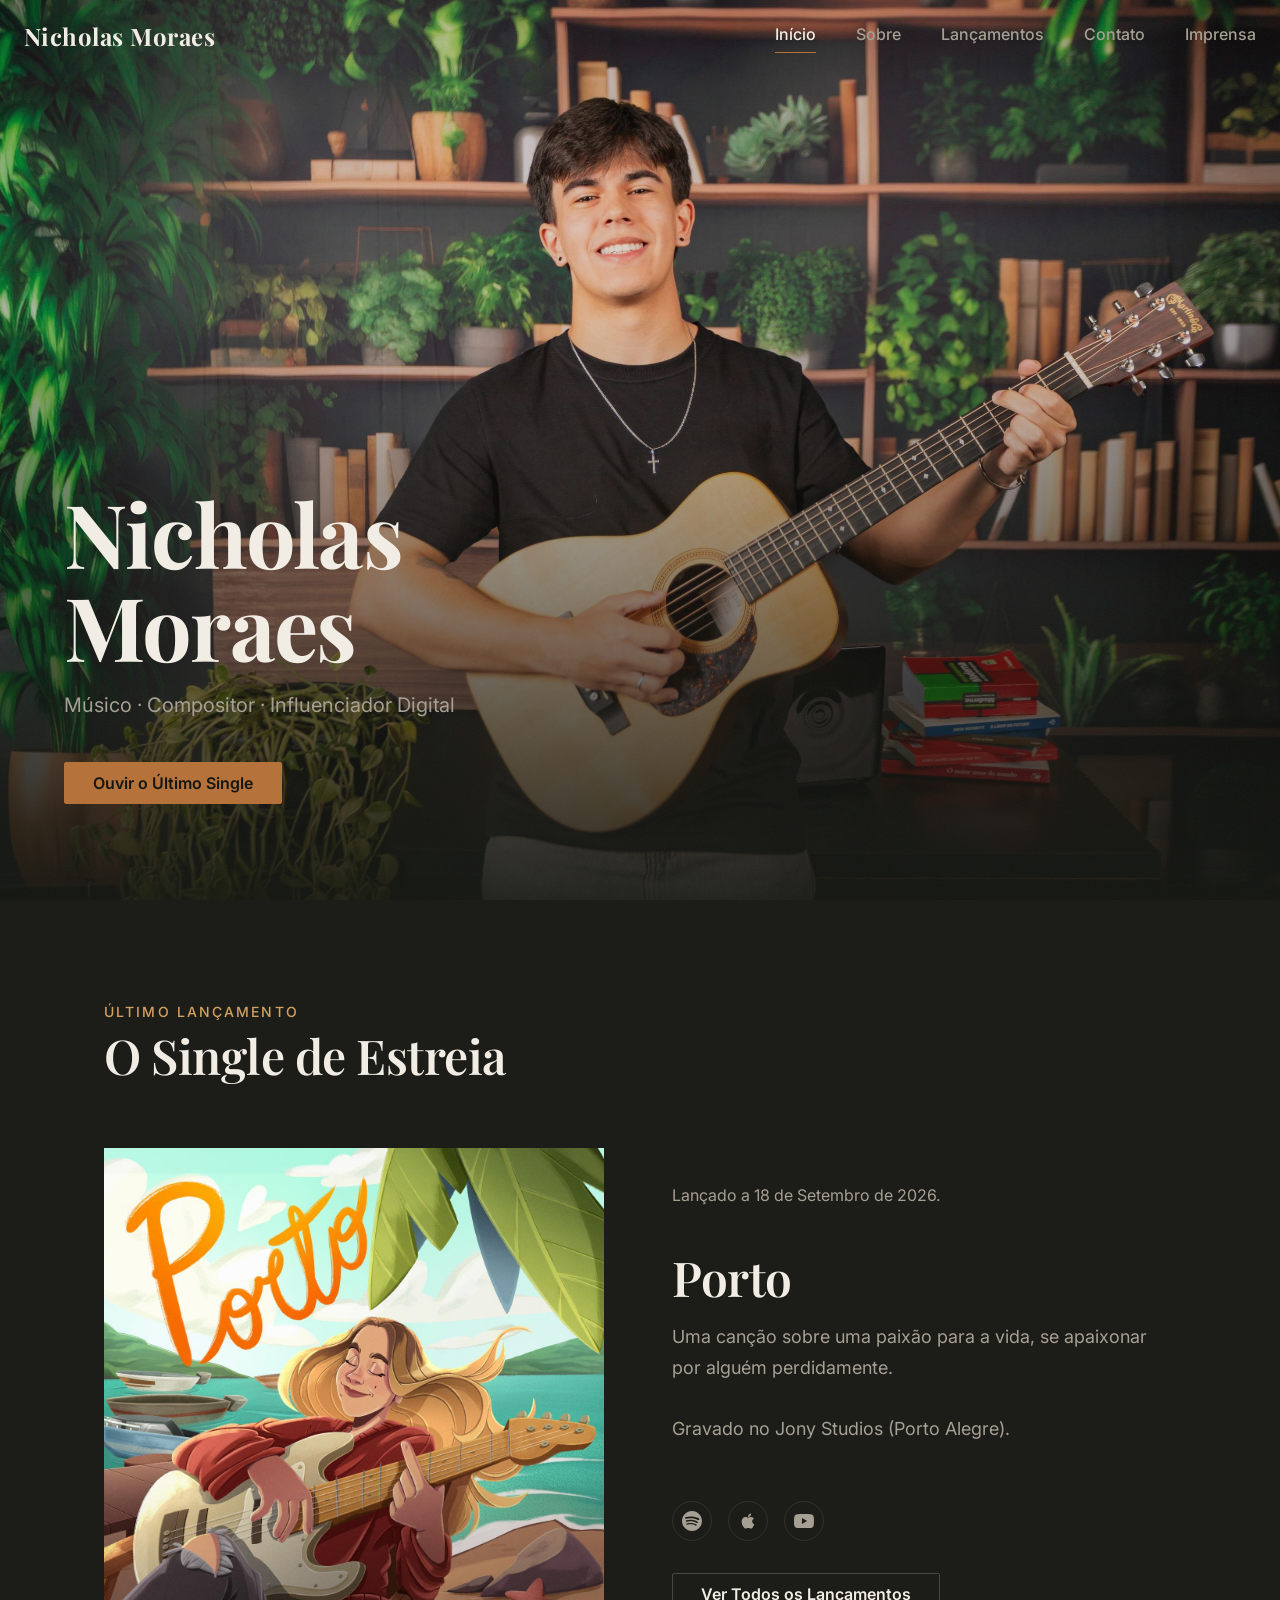
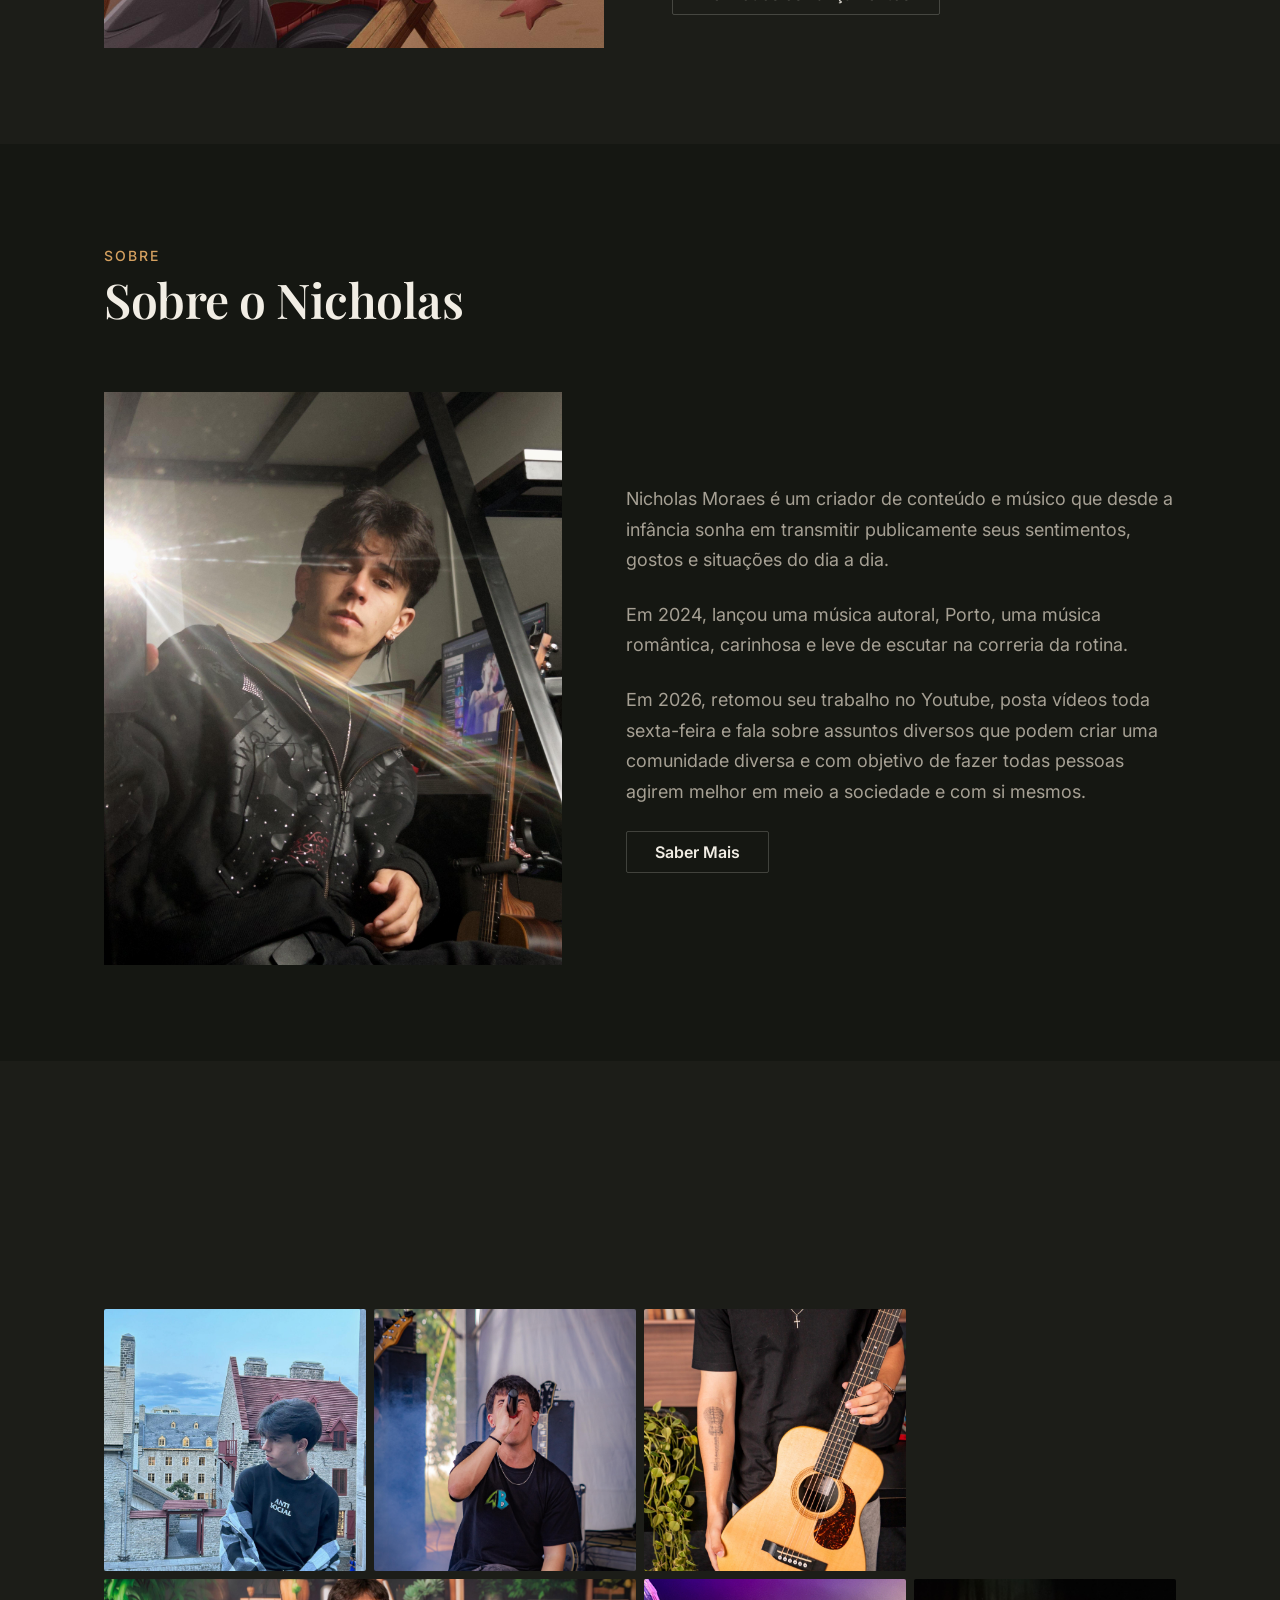
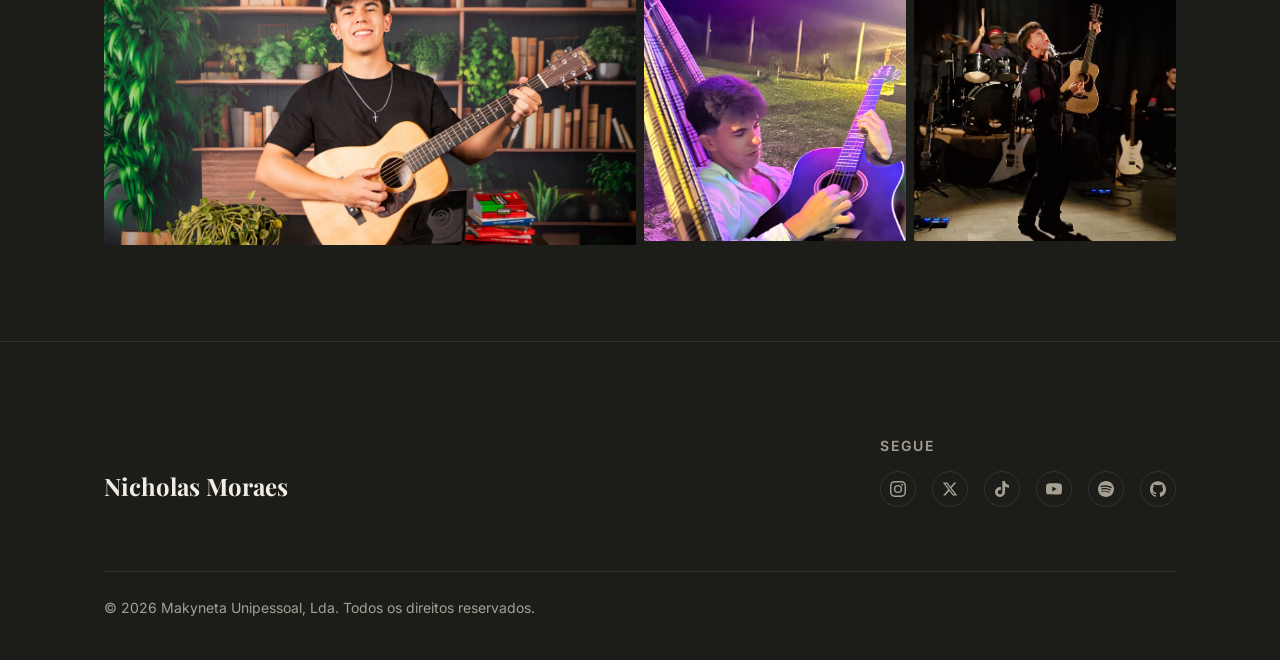
==== commit 0bdb45b9: "Update info." ====
--- a/index.html
+++ b/index.html
@@ -15,14 +15,14 @@
   <link rel="stylesheet" href="assets/css/style.css">
 
   <!-- Icons -->
-  <link rel="icon" type="image/x-icon" href="/favicon.ico">
-  <link rel="apple-touch-icon" href="/favicon.ico">
+  <link rel="icon" type="image/x-icon" href="favicon.ico">
+  <link rel="apple-touch-icon" href="favicon.ico">
   <meta property="og:title" content="Nicholas Moraes — Música. Histórias. Conexão.">
   <meta property="og:description" content="Nicholas Moraes — músico, compositor e influenciador digital. Descobre música, bastidores e conteúdo autêntico.">
-  <meta property="og:image" content="https://nicholasmoraes.com/assets/images/nic/b6043b89-a17a-4467-a01e-5a7d01a55ee8.jpeg">
-  <meta property="og:url" content="https://nicholasmoraes.com">
+  <meta property="og:image" content="https://makyneta.github.io/m0rwes/assets/images/nic/b6043b89-a17a-4467-a01e-5a7d01a55ee8.jpeg">
+  <meta property="og:url" content="https://makyneta.github.io/m0rwes">
   <meta name="twitter:card" content="summary_large_image">
-  <meta name="twitter:image" content="https://nicholasmoraes.com/assets/images/nic/b6043b89-a17a-4467-a01e-5a7d01a55ee8.jpeg">
+  <meta name="twitter:image" content="https://makyneta.github.io/m0rwes/assets/images/nic/b6043b89-a17a-4467-a01e-5a7d01a55ee8.jpeg">
 </head>
 <body>
 
@@ -72,15 +72,14 @@
         <div class="featured-release__info fade-in">
           <p class="featured-release__date">
             <!-- REPLACE WITH ACTUAL RELEASE DATE -->
-            Lançado a 15 de Março de 2026
+            Lançado a 18 de Setembro de 2026.
           </p>
           <h3 class="featured-release__title">
             Porto
           </h3>
           <p class="featured-release__description">
-            Uma canção sobre recomeços e a beleza de encontrar o próprio caminho.
-            Escrita e gravada entre Lisboa e o estúdio de casa, esta é a primeira
-            página de um novo capítulo.
+            Uma canção sobre uma paixão para a vida, se apaixonar por alguém perdidamente.<br><br>
+            Gravado no Jony Studios (Porto Alegre).
           </p>
 
           <!-- Streaming platform links — replace # with real URLs -->
--- a/assets/css/style.css
+++ b/assets/css/style.css
@@ -741,6 +741,20 @@
   aspect-ratio: 1;
   overflow: hidden;
   cursor: pointer;
+  border-radius: 2px;
+}
+
+.gallery-teaser__item::after {
+  content: '';
+  position: absolute;
+  inset: 0;
+  background: rgba(0, 0, 0, 0);
+  transition: background var(--transition-base);
+  z-index: 1;
+}
+
+.gallery-teaser__item:hover::after {
+  background: rgba(0, 0, 0, 0.25);
 }
 
 .gallery-teaser__item img {
@@ -1409,7 +1423,65 @@
 
 
 /* ------------------------------------
-   21. PRINT STYLES
+    21. PLATFORM LINKS (ouvir page)
+   ------------------------------------ */
+.ouvir-platforms {
+  display: flex;
+  flex-direction: column;
+  gap: 0.5rem;
+}
+
+.ouvir-platform {
+  display: flex;
+  align-items: center;
+  justify-content: space-between;
+  padding: 0.35rem 1rem;
+  background: rgba(0, 0, 0, 0.35);
+  backdrop-filter: blur(16px);
+  -webkit-backdrop-filter: blur(16px);
+  border: 1px solid rgba(241, 237, 228, 0.06);
+  border-radius: 6px;
+  text-decoration: none;
+  color: #f1ede4;
+  transition: background 0.25s, border-color 0.25s;
+}
+
+.ouvir-platform:hover {
+  background: rgba(0, 0, 0, 0.45);
+  border-color: rgba(241, 237, 228, 0.12);
+}
+
+.ouvir-platform__icon {
+  display: flex;
+  align-items: center;
+  justify-content: center;
+  height: 3.2rem;
+  max-width: 70%;
+  flex-shrink: 0;
+}
+
+.ouvir-platform__icon img {
+  height: 100%;
+  width: auto;
+  max-width: 100%;
+  display: block;
+  object-fit: contain;
+}
+
+.ouvir-platform__arrow {
+  font-size: 1rem;
+  color: rgba(241, 237, 228, 0.3);
+  transition: transform 0.2s, color 0.2s;
+  flex-shrink: 0;
+}
+
+.ouvir-platform:hover .ouvir-platform__arrow {
+  transform: translateX(4px);
+  color: rgba(241, 237, 228, 0.6);
+}
+
+/* ------------------------------------
+    22. PRINT STYLES
    ------------------------------------ */
 @media print {
   .site-header,
